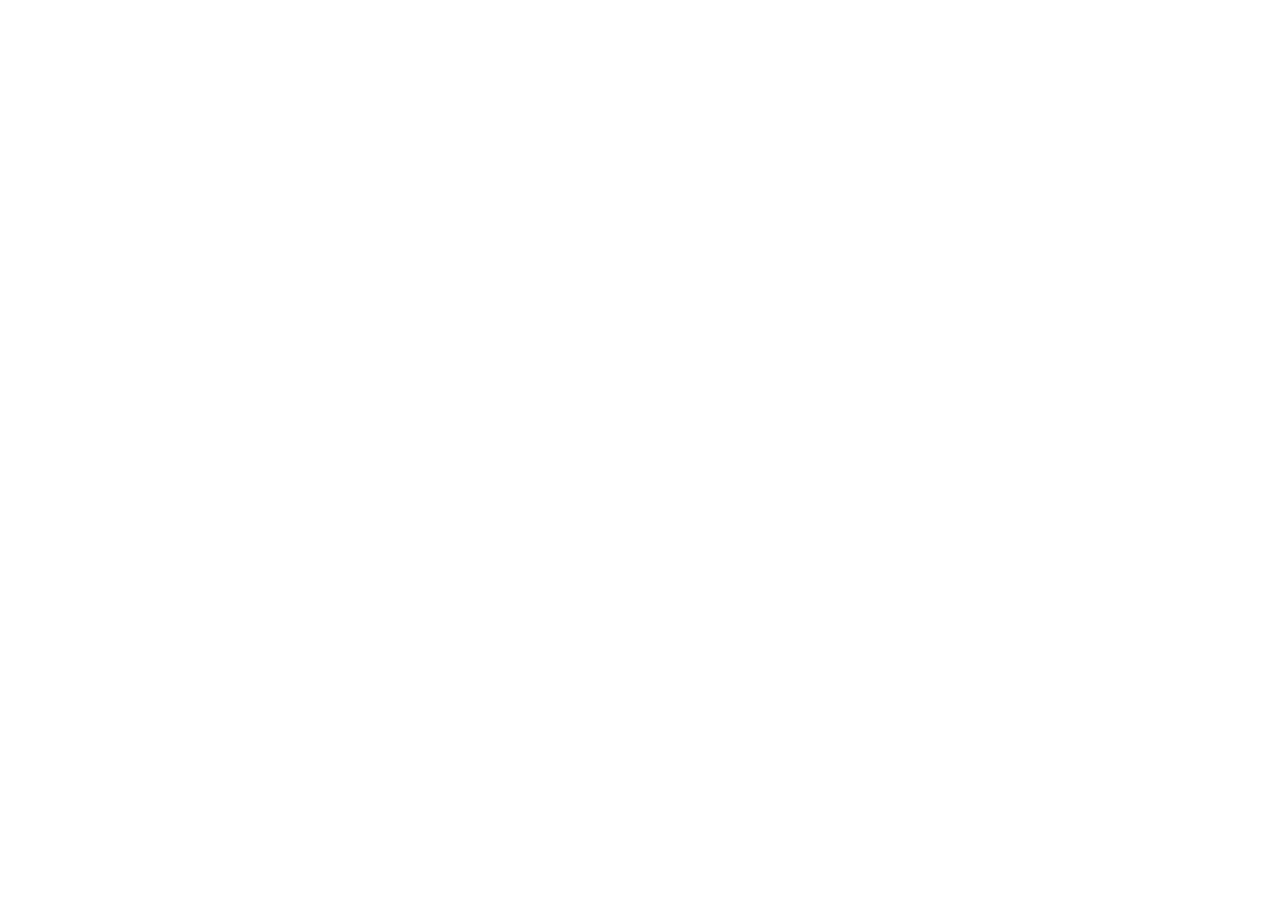
==== index.html @ 6da2e02d "Add index.html" ====
<!DOCTYPE html>
<html lang="zh-CN">
<head>
    <meta charset="UTF-8">
    <meta name="viewport" content="width=device-width, initial-scale=1.0">
    <title>瑙嗛鍘绘按鍗板伐鍏?/title>
    <link rel="stylesheet" href="watermark-style.css">
</head>
<body>
    <div class="container">
        <header>
            <h1>馃帴 瑙嗛鍘绘按鍗板伐鍏?/h1>
            <p class="subtitle">鏀寔鎶栭煶銆佸皬绾功瑙嗛涓€閿幓姘村嵃涓嬭浇</p>
        </header>

        <main class="content">
            <!-- 骞冲彴閫夋嫨 -->
            <section class="platform-section">
                <h2 class="section-title">閫夋嫨骞冲彴</h2>
                <div class="platform-buttons">
                    <button class="platform-btn douyin" onclick="selectPlatform('douyin')">
                        <span class="platform-icon">馃摫</span>
                        <span class="platform-name">鎶栭煶</span>
                    </button>
                    <button class="platform-btn xiaohongshu" onclick="selectPlatform('xiaohongshu')">
                        <span class="platform-icon">馃摃</span>
                        <span class="platform-name">灏忕孩涔?/span>
                    </button>
                </div>
            </section>

            <!-- 閾炬帴杈撳叆 -->
            <section class="link-section">
                <h2 class="section-title">瑙嗛閾炬帴</h2>
                <div class="link-input-wrapper">
                    <input 
                        type="text" 
                        id="videoLink" 
                        class="link-input" 
                        placeholder="璇风矘璐磋棰戝垎浜摼鎺?.."
                    >
                    <button class="paste-btn" onclick="pasteLink()">
                        <span>馃搵</span>
                    </button>
                </div>
                <div class="link-hint">馃挕 鎻愮ず锛氬彲浠ョ洿鎺ョ矘璐村垎浜枃鏈紝浼氳嚜鍔ㄦ彁鍙栭摼鎺?/div>
            </section>

            <!-- 鎿嶄綔鎸夐挳 -->
            <section class="action-section">
                <button class="process-btn" onclick="processVideo()">
                    <span class="btn-icon">鉁?/span>
                    寮€濮嬪幓姘村嵃
                </button>
            </section>

            <!-- 缁撴灉灞曠ず鍖?-->
            <section class="result-section" id="resultSection" style="display: none;">
                <h2 class="section-title">澶勭悊缁撴灉</h2>
                <div class="result-card">
                    <div class="video-preview">
                        <img id="videoCover" src="" alt="瑙嗛灏侀潰" style="display: none;">
                    </div>
                    <div class="result-info">
                        <div class="info-item">
                            <span class="info-label">骞冲彴锛?/span>
                            <span class="info-value" id="resultPlatform">-</span>
                        </div>
                        <div class="info-item">
                            <span class="info-label">鏍囬锛?/span>
                            <span class="info-value" id="videoTitle">-</span>
                        </div>
                        <div class="info-item">
                            <span class="info-label">鐘舵€侊細</span>
                            <span class="info-value success" id="resultStatus">澶勭悊鎴愬姛</span>
                        </div>
                    </div>
                    
                    <!-- AI鏀瑰啓鍔熻兘鍖?-->
                    <div class="ai-rewrite-section">
                        <h3 class="ai-section-title">馃 AI鏅鸿兘鏀瑰啓</h3>
                        
                        <div class="ai-content-grid">
                            <!-- 鏀瑰啓鏍囬 -->
                            <div class="ai-content-box">
                                <div class="ai-box-header">
                                    <div class="ai-box-title">馃摑 鏀瑰啓鏍囬</div>
                                    <button class="ai-generate-btn" onclick="generateAIContent('title')">
                                        <span>鉁?/span> 鐢熸垚
                                    </button>
                                </div>
                                <div class="ai-text-area">
                                    <div class="ai-loading" id="titleLoading" style="display: none;">
                                        <div class="loading-spinner"></div>
                                        <p>AI姝ｅ湪鍒涗綔涓?..</p>
                                    </div>
                                    <textarea class="ai-result-text" id="titleResult" readonly placeholder="鐐瑰嚮鐢熸垚鎸夐挳寮€濮婣I鏀瑰啓鏍囬..."></textarea>
                                </div>
                                <div class="ai-box-actions" id="titleActions" style="display: none;">
                                    <button class="ai-refresh-btn" onclick="generateAIContent('title')">
                                        <span>馃攧</span> 鎹竴鎹?
                                    </button>
                                    <button class="ai-copy-btn" onclick="copyContent('title')">
                                        <span>馃搵</span> 澶嶅埗
                                    </button>
                                </div>
                            </div>
                            
                            <!-- 鏀瑰啓姝ｆ枃 -->
                            <div class="ai-content-box">
                                <div class="ai-box-header">
                                    <div class="ai-box-title">鉁嶏笍 鏀瑰啓姝ｆ枃</div>
                                    <button class="ai-generate-btn" onclick="generateAIContent('copywriting')">
                                        <span>鉁?/span> 鐢熸垚
                                    </button>
                                </div>
                                <div class="ai-text-area">
                                    <div class="ai-loading" id="copywritingLoading" style="display: none;">
                                        <div class="loading-spinner"></div>
                                        <p>AI姝ｅ湪鍒涗綔涓?..</p>
                                    </div>
                                    <textarea class="ai-result-text" id="copywritingResult" readonly placeholder="鐐瑰嚮鐢熸垚鎸夐挳寮€濮婣I鏀瑰啓姝ｆ枃..."></textarea>
                                </div>
                                <div class="ai-box-actions" id="copywritingActions" style="display: none;">
                                    <button class="ai-refresh-btn" onclick="generateAIContent('copywriting')">
                                        <span>馃攧</span> 鎹竴鎹?
                                    </button>
                                    <button class="ai-copy-btn" onclick="copyContent('copywriting')">
                                        <span>馃搵</span> 澶嶅埗
                                    </button>
                                </div>
                            </div>
                        </div>
                    </div>
                    
                    <button class="download-btn" onclick="downloadVideo()">
                        <span>猬囷笍</span>
                        涓嬭浇鏃犳按鍗拌棰?
                    </button>
                </div>
            </section>
        </main>
    </div>

    <script src="watermark-script-new.js"></script>
</body>
</html>
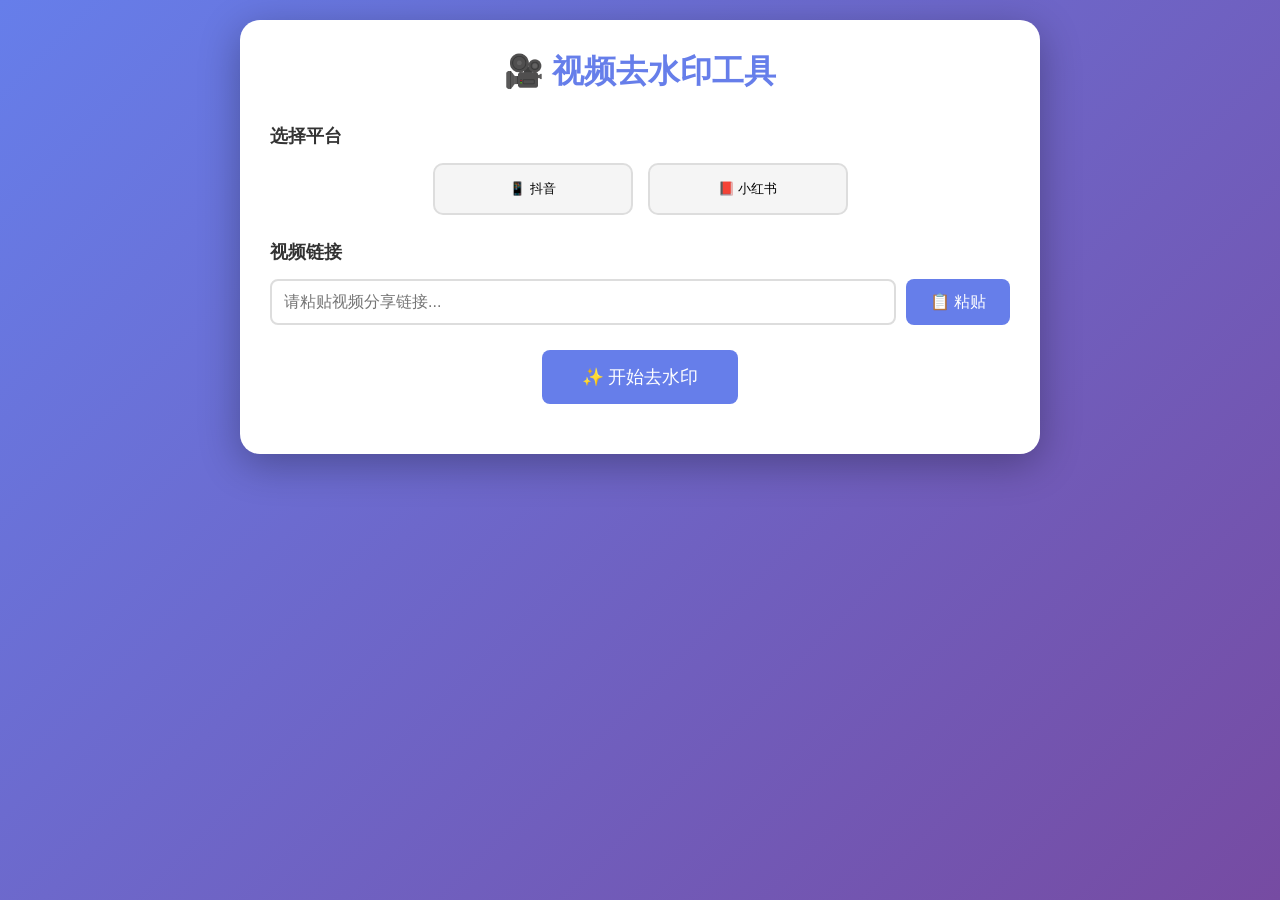
==== commit bca1f881: "Add new index.html" ====
--- a/index.html
+++ b/index.html
@@ -3,145 +3,130 @@
 <head>
     <meta charset="UTF-8">
     <meta name="viewport" content="width=device-width, initial-scale=1.0">
-    <title>瑙嗛鍘绘按鍗板伐鍏?/title>
-    <link rel="stylesheet" href="watermark-style.css">
+    <title>视频去水印工具</title>
+    <style>
+        * { margin: 0; padding: 0; box-sizing: border-box; }
+        body { font-family: Arial, sans-serif; background: linear-gradient(135deg, #667eea 0%, #764ba2 100%); min-height: 100vh; padding: 20px; }
+        .container { max-width: 800px; margin: 0 auto; background: white; border-radius: 20px; padding: 30px; box-shadow: 0 10px 40px rgba(0,0,0,0.3); }
+        h1 { color: #667eea; text-align: center; margin-bottom: 30px; }
+        .section { margin-bottom: 25px; }
+        .section-title { font-size: 1.1rem; font-weight: 600; margin-bottom: 15px; color: #333; }
+        .platform-buttons { display: flex; gap: 15px; justify-content: center; }
+        .platform-btn { flex: 1; max-width: 200px; padding: 15px; background: #f5f5f5; border: 2px solid #ddd; border-radius: 10px; cursor: pointer; text-align: center; transition: all 0.3s; }
+        .platform-btn:hover, .platform-btn.active { background: #667eea; color: white; border-color: #667eea; }
+        .input-wrapper { display: flex; gap: 10px; }
+        .link-input { flex: 1; padding: 12px; border: 2px solid #ddd; border-radius: 8px; font-size: 1rem; }
+        .paste-btn, .process-btn { padding: 12px 24px; background: #667eea; color: white; border: none; border-radius: 8px; cursor: pointer; font-size: 1rem; }
+        .paste-btn:hover, .process-btn:hover { background: #5568d3; }
+        .process-btn { display: block; margin: 20px auto; padding: 15px 40px; font-size: 1.1rem; }
+        .result-section { display: none; margin-top: 30px; padding: 20px; background: #f9f9f9; border-radius: 10px; }
+        .result-info { margin-bottom: 15px; }
+        .info-item { padding: 8px 0; }
+        .download-btn { width: 100%; padding: 15px; background: #10b981; color: white; border: none; border-radius: 8px; cursor: pointer; font-size: 1.1rem; }
+        .download-btn:hover { background: #059669; }
+    </style>
 </head>
 <body>
     <div class="container">
-        <header>
-            <h1>馃帴 瑙嗛鍘绘按鍗板伐鍏?/h1>
-            <p class="subtitle">鏀寔鎶栭煶銆佸皬绾功瑙嗛涓€閿幓姘村嵃涓嬭浇</p>
-        </header>
-
-        <main class="content">
-            <!-- 骞冲彴閫夋嫨 -->
-            <section class="platform-section">
-                <h2 class="section-title">閫夋嫨骞冲彴</h2>
-                <div class="platform-buttons">
-                    <button class="platform-btn douyin" onclick="selectPlatform('douyin')">
-                        <span class="platform-icon">馃摫</span>
-                        <span class="platform-name">鎶栭煶</span>
-                    </button>
-                    <button class="platform-btn xiaohongshu" onclick="selectPlatform('xiaohongshu')">
-                        <span class="platform-icon">馃摃</span>
-                        <span class="platform-name">灏忕孩涔?/span>
-                    </button>
-                </div>
-            </section>
-
-            <!-- 閾炬帴杈撳叆 -->
-            <section class="link-section">
-                <h2 class="section-title">瑙嗛閾炬帴</h2>
-                <div class="link-input-wrapper">
-                    <input 
-                        type="text" 
-                        id="videoLink" 
-                        class="link-input" 
-                        placeholder="璇风矘璐磋棰戝垎浜摼鎺?.."
-                    >
-                    <button class="paste-btn" onclick="pasteLink()">
-                        <span>馃搵</span>
-                    </button>
-                </div>
-                <div class="link-hint">馃挕 鎻愮ず锛氬彲浠ョ洿鎺ョ矘璐村垎浜枃鏈紝浼氳嚜鍔ㄦ彁鍙栭摼鎺?/div>
-            </section>
-
-            <!-- 鎿嶄綔鎸夐挳 -->
-            <section class="action-section">
-                <button class="process-btn" onclick="processVideo()">
-                    <span class="btn-icon">鉁?/span>
-                    寮€濮嬪幓姘村嵃
-                </button>
-            </section>
-
-            <!-- 缁撴灉灞曠ず鍖?-->
-            <section class="result-section" id="resultSection" style="display: none;">
-                <h2 class="section-title">澶勭悊缁撴灉</h2>
-                <div class="result-card">
-                    <div class="video-preview">
-                        <img id="videoCover" src="" alt="瑙嗛灏侀潰" style="display: none;">
-                    </div>
-                    <div class="result-info">
-                        <div class="info-item">
-                            <span class="info-label">骞冲彴锛?/span>
-                            <span class="info-value" id="resultPlatform">-</span>
-                        </div>
-                        <div class="info-item">
-                            <span class="info-label">鏍囬锛?/span>
-                            <span class="info-value" id="videoTitle">-</span>
-                        </div>
-                        <div class="info-item">
-                            <span class="info-label">鐘舵€侊細</span>
-                            <span class="info-value success" id="resultStatus">澶勭悊鎴愬姛</span>
-                        </div>
-                    </div>
-                    
-                    <!-- AI鏀瑰啓鍔熻兘鍖?-->
-                    <div class="ai-rewrite-section">
-                        <h3 class="ai-section-title">馃 AI鏅鸿兘鏀瑰啓</h3>
-                        
-                        <div class="ai-content-grid">
-                            <!-- 鏀瑰啓鏍囬 -->
-                            <div class="ai-content-box">
-                                <div class="ai-box-header">
-                                    <div class="ai-box-title">馃摑 鏀瑰啓鏍囬</div>
-                                    <button class="ai-generate-btn" onclick="generateAIContent('title')">
-                                        <span>鉁?/span> 鐢熸垚
-                                    </button>
-                                </div>
-                                <div class="ai-text-area">
-                                    <div class="ai-loading" id="titleLoading" style="display: none;">
-                                        <div class="loading-spinner"></div>
-                                        <p>AI姝ｅ湪鍒涗綔涓?..</p>
-                                    </div>
-                                    <textarea class="ai-result-text" id="titleResult" readonly placeholder="鐐瑰嚮鐢熸垚鎸夐挳寮€濮婣I鏀瑰啓鏍囬..."></textarea>
-                                </div>
-                                <div class="ai-box-actions" id="titleActions" style="display: none;">
-                                    <button class="ai-refresh-btn" onclick="generateAIContent('title')">
-                                        <span>馃攧</span> 鎹竴鎹?
-                                    </button>
-                                    <button class="ai-copy-btn" onclick="copyContent('title')">
-                                        <span>馃搵</span> 澶嶅埗
-                                    </button>
-                                </div>
-                            </div>
-                            
-                            <!-- 鏀瑰啓姝ｆ枃 -->
-                            <div class="ai-content-box">
-                                <div class="ai-box-header">
-                                    <div class="ai-box-title">鉁嶏笍 鏀瑰啓姝ｆ枃</div>
-                                    <button class="ai-generate-btn" onclick="generateAIContent('copywriting')">
-                                        <span>鉁?/span> 鐢熸垚
-                                    </button>
-                                </div>
-                                <div class="ai-text-area">
-                                    <div class="ai-loading" id="copywritingLoading" style="display: none;">
-                                        <div class="loading-spinner"></div>
-                                        <p>AI姝ｅ湪鍒涗綔涓?..</p>
-                                    </div>
-                                    <textarea class="ai-result-text" id="copywritingResult" readonly placeholder="鐐瑰嚮鐢熸垚鎸夐挳寮€濮婣I鏀瑰啓姝ｆ枃..."></textarea>
-                                </div>
-                                <div class="ai-box-actions" id="copywritingActions" style="display: none;">
-                                    <button class="ai-refresh-btn" onclick="generateAIContent('copywriting')">
-                                        <span>馃攧</span> 鎹竴鎹?
-                                    </button>
-                                    <button class="ai-copy-btn" onclick="copyContent('copywriting')">
-                                        <span>馃搵</span> 澶嶅埗
-                                    </button>
-                                </div>
-                            </div>
-                        </div>
-                    </div>
-                    
-                    <button class="download-btn" onclick="downloadVideo()">
-                        <span>猬囷笍</span>
-                        涓嬭浇鏃犳按鍗拌棰?
-                    </button>
-                </div>
-            </section>
-        </main>
+        <h1>🎥 视频去水印工具</h1>
+        
+        <div class="section">
+            <div class="section-title">选择平台</div>
+            <div class="platform-buttons">
+                <button class="platform-btn" onclick="selectPlatform('douyin')">📱 抖音</button>
+                <button class="platform-btn" onclick="selectPlatform('xiaohongshu')">📕 小红书</button>
+            </div>
+        </div>
+        
+        <div class="section">
+            <div class="section-title">视频链接</div>
+            <div class="input-wrapper">
+                <input type="text" id="videoLink" class="link-input" placeholder="请粘贴视频分享链接...">
+                <button class="paste-btn" onclick="pasteLink()">📋 粘贴</button>
+            </div>
+        </div>
+        
+        <button class="process-btn" onclick="processVideo()">✨ 开始去水印</button>
+        
+        <div class="result-section" id="resultSection">
+            <div class="section-title">处理结果</div>
+            <div class="result-info">
+                <div class="info-item">平台：<span id="resultPlatform">-</span></div>
+                <div class="info-item">标题：<span id="videoTitle">-</span></div>
+                <div class="info-item">状态：<span style="color: #10b981;">处理成功</span></div>
+            </div>
+            <button class="download-btn" onclick="downloadVideo()">⬇️ 下载无水印视频</button>
+        </div>
     </div>
-
-    <script src="watermark-script-new.js"></script>
+    
+    <script>
+        let selectedPlatform = null;
+        let videoData = null;
+        
+        function selectPlatform(platform) {
+            selectedPlatform = platform;
+            document.querySelectorAll('.platform-btn').forEach(btn => btn.classList.remove('active'));
+            event.target.classList.add('active');
+            alert('已选择 ' + (platform === 'douyin' ? '抖音' : '小红书'));
+        }
+        
+        async function pasteLink() {
+            try {
+                const text = await navigator.clipboard.readText();
+                document.getElementById('videoLink').value = text;
+            } catch (err) {
+                alert('请手动粘贴链接');
+            }
+        }
+        
+        async function processVideo() {
+            const link = document.getElementById('videoLink').value.trim();
+            if (!selectedPlatform) { alert('请先选择平台'); return; }
+            if (!link) { alert('请输入视频链接'); return; }
+            
+            const urlMatch = link.match(/(https?:\/\/[^\s]+)/);
+            const videoLink = urlMatch ? urlMatch[0] : link;
+            
+            alert('正在解析视频...');
+            
+            try {
+                const formData = new URLSearchParams();
+                formData.append('key', 'puM4bNPd7nBIFcRXBUgvfutGzE');
+                formData.append('url', videoLink);
+                
+                const response = await fetch('https://api.wxshares.com/api/qsy/as', {
+                    method: 'POST',
+                    headers: { 'Content-Type': 'application/x-www-form-urlencoded;charset=utf-8' },
+                    body: formData
+                });
+                
+                const result = await response.json();
+                
+                if (result.code === 200) {
+                    videoData = result.data;
+                    document.getElementById('resultPlatform').textContent = selectedPlatform === 'douyin' ? '抖音' : '小红书';
+                    document.getElementById('videoTitle').textContent = result.data.title || '无标题';
+                    document.getElementById('resultSection').style.display = 'block';
+                    alert('解析成功！');
+                } else {
+                    alert('解析失败：' + result.msg);
+                }
+            } catch (error) {
+                alert('网络错误，请重试');
+            }
+        }
+        
+        function downloadVideo() {
+            if (!videoData || !videoData.url) { alert('视频地址不存在'); return; }
+            const link = document.createElement('a');
+            link.href = videoData.url;
+            link.download = (videoData.title || '视频') + '.mp4';
+            link.target = '_blank';
+            document.body.appendChild(link);
+            link.click();
+            document.body.removeChild(link);
+            alert('下载已开始！');
+        }
+    </script>
 </body>
 </html>
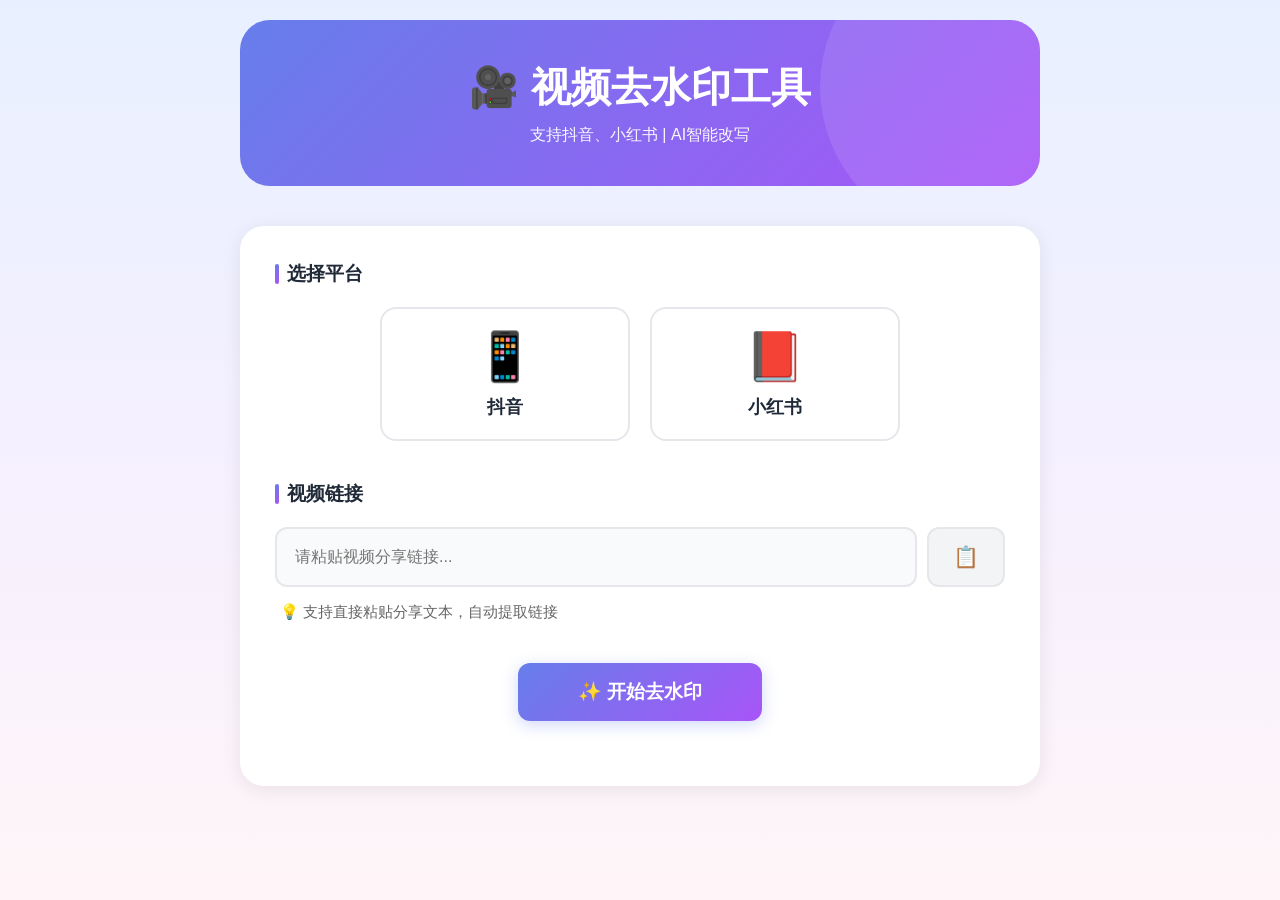
==== commit 5661b29a: "Update index.html with complete AI features" ====
--- a/index.html
+++ b/index.html
@@ -3,100 +3,649 @@
 <head>
     <meta charset="UTF-8">
     <meta name="viewport" content="width=device-width, initial-scale=1.0">
-    <title>视频去水印工具</title>
+    <meta http-equiv="Content-Type" content="text/html; charset=utf-8">
+    <title>视频去水印工具 - AI智能改写</title>
     <style>
-        * { margin: 0; padding: 0; box-sizing: border-box; }
-        body { font-family: Arial, sans-serif; background: linear-gradient(135deg, #667eea 0%, #764ba2 100%); min-height: 100vh; padding: 20px; }
-        .container { max-width: 800px; margin: 0 auto; background: white; border-radius: 20px; padding: 30px; box-shadow: 0 10px 40px rgba(0,0,0,0.3); }
-        h1 { color: #667eea; text-align: center; margin-bottom: 30px; }
-        .section { margin-bottom: 25px; }
-        .section-title { font-size: 1.1rem; font-weight: 600; margin-bottom: 15px; color: #333; }
-        .platform-buttons { display: flex; gap: 15px; justify-content: center; }
-        .platform-btn { flex: 1; max-width: 200px; padding: 15px; background: #f5f5f5; border: 2px solid #ddd; border-radius: 10px; cursor: pointer; text-align: center; transition: all 0.3s; }
-        .platform-btn:hover, .platform-btn.active { background: #667eea; color: white; border-color: #667eea; }
-        .input-wrapper { display: flex; gap: 10px; }
-        .link-input { flex: 1; padding: 12px; border: 2px solid #ddd; border-radius: 8px; font-size: 1rem; }
-        .paste-btn, .process-btn { padding: 12px 24px; background: #667eea; color: white; border: none; border-radius: 8px; cursor: pointer; font-size: 1rem; }
-        .paste-btn:hover, .process-btn:hover { background: #5568d3; }
-        .process-btn { display: block; margin: 20px auto; padding: 15px 40px; font-size: 1.1rem; }
-        .result-section { display: none; margin-top: 30px; padding: 20px; background: #f9f9f9; border-radius: 10px; }
-        .result-info { margin-bottom: 15px; }
-        .info-item { padding: 8px 0; }
-        .download-btn { width: 100%; padding: 15px; background: #10b981; color: white; border: none; border-radius: 8px; cursor: pointer; font-size: 1.1rem; }
-        .download-btn:hover { background: #059669; }
+        * {
+            margin: 0;
+            padding: 0;
+            box-sizing: border-box;
+        }
+
+        body {
+            font-family: -apple-system, BlinkMacSystemFont, 'Segoe UI', 'Microsoft YaHei', sans-serif;
+            background: linear-gradient(180deg, #e8f0ff 0%, #f5f0ff 50%, #fff5f8 100%);
+            min-height: 100vh;
+            padding: 20px;
+        }
+
+        .container {
+            width: 100%;
+            max-width: 800px;
+            margin: 0 auto;
+        }
+
+        header {
+            text-align: center;
+            margin-bottom: 40px;
+            padding: 40px 20px;
+            background: linear-gradient(135deg, #667eea 0%, #a855f7 100%);
+            border-radius: 30px;
+            position: relative;
+            overflow: hidden;
+        }
+
+        header::before {
+            content: '';
+            position: absolute;
+            top: -50%;
+            right: -10%;
+            width: 300px;
+            height: 300px;
+            background: rgba(255, 255, 255, 0.1);
+            border-radius: 50%;
+        }
+
+        header h1 {
+            color: white;
+            font-size: 2.5rem;
+            font-weight: 700;
+            margin-bottom: 10px;
+            position: relative;
+            z-index: 1;
+        }
+
+        .subtitle {
+            color: rgba(255, 255, 255, 0.95);
+            font-size: 1rem;
+            font-weight: 400;
+            position: relative;
+            z-index: 1;
+        }
+
+        .content {
+            background: white;
+            border-radius: 24px;
+            padding: 35px;
+            box-shadow: 0 4px 20px rgba(0, 0, 0, 0.08);
+        }
+
+        .section-title {
+            color: #1f2937;
+            font-size: 1.2rem;
+            font-weight: 600;
+            margin-bottom: 20px;
+            display: flex;
+            align-items: center;
+            gap: 8px;
+        }
+
+        .section-title::before {
+            content: '';
+            width: 4px;
+            height: 20px;
+            background: linear-gradient(135deg, #667eea 0%, #a855f7 100%);
+            border-radius: 2px;
+        }
+
+        .platform-section {
+            margin-bottom: 40px;
+        }
+
+        .platform-buttons {
+            display: flex;
+            gap: 20px;
+            justify-content: center;
+        }
+
+        .platform-btn {
+            flex: 1;
+            max-width: 250px;
+            padding: 20px 30px;
+            border: 2px solid #e5e7eb;
+            border-radius: 16px;
+            background: #ffffff;
+            cursor: pointer;
+            transition: all 0.3s ease;
+            display: flex;
+            flex-direction: column;
+            align-items: center;
+            gap: 10px;
+        }
+
+        .platform-btn:hover {
+            transform: translateY(-3px);
+            box-shadow: 0 8px 24px rgba(0, 0, 0, 0.12);
+        }
+
+        .platform-btn.active {
+            background: #667eea;
+            border-color: #667eea;
+            box-shadow: 0 8px 24px rgba(102, 126, 234, 0.3);
+        }
+
+        .platform-btn.active .platform-name {
+            color: white;
+        }
+
+        .platform-icon {
+            font-size: 3rem;
+        }
+
+        .platform-name {
+            font-size: 1.1rem;
+            font-weight: 600;
+            color: #1f2937;
+            transition: color 0.3s ease;
+        }
+
+        .link-section {
+            margin-bottom: 40px;
+        }
+
+        .link-input-wrapper {
+            display: flex;
+            gap: 10px;
+            margin-bottom: 15px;
+        }
+
+        .link-input {
+            flex: 1;
+            padding: 16px 18px;
+            border: 2px solid #e5e7eb;
+            border-radius: 12px;
+            font-size: 1rem;
+            transition: all 0.3s ease;
+            font-family: inherit;
+            background: #f9fafb;
+        }
+
+        .link-input:focus {
+            outline: none;
+            border-color: #667eea;
+            background: white;
+            box-shadow: 0 0 0 3px rgba(102, 126, 234, 0.1);
+        }
+
+        .paste-btn {
+            padding: 16px 24px;
+            background: #f3f4f6;
+            border: 2px solid #e5e7eb;
+            border-radius: 12px;
+            font-size: 1.3rem;
+            cursor: pointer;
+            transition: all 0.3s ease;
+        }
+
+        .paste-btn:hover {
+            background: #667eea;
+            border-color: #667eea;
+            transform: scale(1.05);
+            box-shadow: 0 4px 12px rgba(102, 126, 234, 0.3);
+        }
+
+        .link-hint {
+            color: #666;
+            font-size: 0.95rem;
+            padding-left: 5px;
+        }
+
+        .action-section {
+            text-align: center;
+            margin-bottom: 30px;
+        }
+
+        .process-btn {
+            padding: 16px 60px;
+            background: linear-gradient(135deg, #667eea 0%, #a855f7 100%);
+            color: white;
+            border: none;
+            border-radius: 12px;
+            font-size: 1.2rem;
+            font-weight: 600;
+            cursor: pointer;
+            transition: all 0.3s ease;
+            box-shadow: 0 4px 16px rgba(102, 126, 234, 0.3);
+        }
+
+        .process-btn:hover {
+            transform: translateY(-2px);
+            box-shadow: 0 8px 24px rgba(102, 126, 234, 0.4);
+        }
+
+        .result-section {
+            display: none;
+            margin-top: 40px;
+            padding-top: 40px;
+            border-top: 2px dashed #e0e0e0;
+        }
+
+        .result-card {
+            background: linear-gradient(135deg, #f0f9ff 0%, #faf5ff 100%);
+            border-radius: 16px;
+            padding: 28px;
+            border: 2px solid #e5e7eb;
+            margin-bottom: 25px;
+        }
+
+        .video-preview {
+            width: 100%;
+            margin-bottom: 20px;
+            border-radius: 12px;
+            overflow: hidden;
+        }
+
+        .video-preview img {
+            width: 100%;
+            height: auto;
+            display: block;
+        }
+
+        .result-info {
+            margin-bottom: 25px;
+        }
+
+        .info-item {
+            display: flex;
+            align-items: flex-start;
+            padding: 10px 0;
+            font-size: 1rem;
+        }
+
+        .info-label {
+            color: #6b7280;
+            font-weight: 500;
+            min-width: 70px;
+            flex-shrink: 0;
+        }
+
+        .info-value {
+            color: #1f2937;
+            font-weight: 600;
+            flex: 1;
+            word-break: break-all;
+        }
+
+        .download-btn {
+            width: 100%;
+            padding: 16px 30px;
+            background: linear-gradient(135deg, #10b981 0%, #34d399 100%);
+            color: white;
+            border: none;
+            border-radius: 12px;
+            font-size: 1.1rem;
+            font-weight: 600;
+            cursor: pointer;
+            transition: all 0.3s ease;
+        }
+
+        .download-btn:hover {
+            transform: translateY(-2px);
+            box-shadow: 0 8px 24px rgba(16, 185, 129, 0.3);
+        }
+
+        .ai-rewrite-section {
+            margin: 25px 0;
+            padding: 25px;
+            background: linear-gradient(135deg, #fff5f8 0%, #f0f9ff 100%);
+            border-radius: 16px;
+            border: 2px solid #e5e7eb;
+        }
+
+        .ai-section-title {
+            color: #1f2937;
+            font-size: 1.2rem;
+            font-weight: 600;
+            margin-bottom: 20px;
+        }
+
+        .ai-content-grid {
+            display: grid;
+            grid-template-columns: 1fr;
+            gap: 20px;
+        }
+
+        .ai-content-box {
+            background: white;
+            border-radius: 12px;
+            padding: 20px;
+            border: 2px solid #e5e7eb;
+        }
+
+        .ai-box-header {
+            display: flex;
+            justify-content: space-between;
+            align-items: center;
+            margin-bottom: 15px;
+        }
+
+        .ai-box-title {
+            font-size: 1.1rem;
+            font-weight: 600;
+            color: #1f2937;
+        }
+
+        .ai-generate-btn {
+            padding: 8px 16px;
+            background: linear-gradient(135deg, #667eea 0%, #a855f7 100%);
+            color: white;
+            border: none;
+            border-radius: 8px;
+            font-size: 0.9rem;
+            font-weight: 600;
+            cursor: pointer;
+            transition: all 0.3s ease;
+        }
+
+        .ai-generate-btn:hover {
+            transform: translateY(-2px);
+            box-shadow: 0 4px 12px rgba(102, 126, 234, 0.4);
+        }
+
+        .ai-text-area {
+            position: relative;
+            min-height: 150px;
+        }
+
+        .ai-loading {
+            display: none;
+            position: absolute;
+            top: 0;
+            left: 0;
+            right: 0;
+            bottom: 0;
+            flex-direction: column;
+            align-items: center;
+            justify-content: center;
+            background: rgba(255, 255, 255, 0.95);
+            border-radius: 12px;
+            z-index: 10;
+        }
+
+        .loading-spinner {
+            width: 40px;
+            height: 40px;
+            border: 3px solid #e5e7eb;
+            border-top-color: #667eea;
+            border-radius: 50%;
+            animation: spin 1s linear infinite;
+            margin-bottom: 12px;
+        }
+
+        @keyframes spin {
+            to { transform: rotate(360deg); }
+        }
+
+        .ai-result-text {
+            width: 100%;
+            min-height: 150px;
+            padding: 15px;
+            border: 2px solid #e5e7eb;
+            border-radius: 10px;
+            font-size: 1rem;
+            font-family: inherit;
+            line-height: 1.7;
+            resize: vertical;
+            background: #f9fafb;
+            color: #1f2937;
+        }
+
+        .ai-result-text:focus {
+            outline: none;
+            border-color: #667eea;
+            background: white;
+            box-shadow: 0 0 0 3px rgba(102, 126, 234, 0.1);
+        }
+
+        .ai-box-actions {
+            display: none;
+            gap: 10px;
+            margin-top: 12px;
+        }
+
+        .ai-refresh-btn,
+        .ai-copy-btn {
+            flex: 1;
+            padding: 12px 16px;
+            border: none;
+            border-radius: 10px;
+            font-size: 0.95rem;
+            font-weight: 600;
+            cursor: pointer;
+            transition: all 0.3s ease;
+        }
+
+        .ai-refresh-btn {
+            background: white;
+            border: 2px solid #e5e7eb;
+            color: #1f2937;
+        }
+
+        .ai-refresh-btn:hover {
+            background: #f3f4f6;
+            border-color: #667eea;
+            color: #667eea;
+        }
+
+        .ai-copy-btn {
+            background: linear-gradient(135deg, #667eea 0%, #a855f7 100%);
+            color: white;
+        }
+
+        .ai-copy-btn:hover {
+            transform: translateY(-2px);
+            box-shadow: 0 6px 20px rgba(102, 126, 234, 0.4);
+        }
+
+        @media (max-width: 768px) {
+            body {
+                padding: 20px 10px;
+            }
+
+            header h1 {
+                font-size: 2rem;
+            }
+
+            .content {
+                padding: 25px 20px;
+            }
+
+            .platform-buttons {
+                flex-direction: column;
+            }
+
+            .platform-btn {
+                max-width: 100%;
+            }
+
+            .link-input-wrapper {
+                flex-direction: column;
+            }
+
+            .paste-btn {
+                width: 100%;
+            }
+
+            .process-btn {
+                width: 100%;
+            }
+        }
     </style>
 </head>
 <body>
     <div class="container">
-        <h1>🎥 视频去水印工具</h1>
-        
-        <div class="section">
-            <div class="section-title">选择平台</div>
-            <div class="platform-buttons">
-                <button class="platform-btn" onclick="selectPlatform('douyin')">📱 抖音</button>
-                <button class="platform-btn" onclick="selectPlatform('xiaohongshu')">📕 小红书</button>
+        <header>
+            <h1>🎥 视频去水印工具</h1>
+            <p class="subtitle">支持抖音、小红书 | AI智能改写</p>
+        </header>
+
+        <div class="content">
+            <div class="platform-section">
+                <div class="section-title">选择平台</div>
+                <div class="platform-buttons">
+                    <button class="platform-btn" onclick="selectPlatform('douyin')">
+                        <div class="platform-icon">📱</div>
+                        <div class="platform-name">抖音</div>
+                    </button>
+                    <button class="platform-btn" onclick="selectPlatform('xiaohongshu')">
+                        <div class="platform-icon">📕</div>
+                        <div class="platform-name">小红书</div>
+                    </button>
+                </div>
+            </div>
+
+            <div class="link-section">
+                <div class="section-title">视频链接</div>
+                <div class="link-input-wrapper">
+                    <input type="text" id="videoLink" class="link-input" placeholder="请粘贴视频分享链接...">
+                    <button class="paste-btn" onclick="pasteLink()">📋</button>
+                </div>
+                <div class="link-hint">💡 支持直接粘贴分享文本，自动提取链接</div>
+            </div>
+
+            <div class="action-section">
+                <button class="process-btn" onclick="processVideo()">✨ 开始去水印</button>
+            </div>
+
+            <div class="result-section" id="resultSection">
+                <div class="result-card">
+                    <div class="section-title">处理结果</div>
+                    <div class="video-preview" id="videoPreview" style="display: none;">
+                        <img id="videoCover" src="" alt="视频封面">
+                    </div>
+                    <div class="result-info">
+                        <div class="info-item">
+                            <span class="info-label">平台：</span>
+                            <span class="info-value" id="resultPlatform">-</span>
+                        </div>
+                        <div class="info-item">
+                            <span class="info-label">标题：</span>
+                            <span class="info-value" id="videoTitle">-</span>
+                        </div>
+                        <div class="info-item">
+                            <span class="info-label">状态：</span>
+                            <span class="info-value" style="color: #10b981;">✅ 处理成功</span>
+                        </div>
+                    </div>
+                    <button class="download-btn" onclick="downloadVideo()">⬇️ 下载无水印视频</button>
+                </div>
+
+                <div class="ai-rewrite-section">
+                    <div class="ai-section-title">🤖 AI智能改写</div>
+                    
+                    <div class="ai-content-grid">
+                        <div class="ai-content-box">
+                            <div class="ai-box-header">
+                                <div class="ai-box-title">📝 改写标题</div>
+                                <button class="ai-generate-btn" onclick="generateAIContent('title')">✨ 生成</button>
+                            </div>
+                            <div class="ai-text-area">
+                                <div class="ai-loading" id="titleLoading">
+                                    <div class="loading-spinner"></div>
+                                    <p>AI正在生成标题...</p>
+                                </div>
+                                <textarea class="ai-result-text" id="titleResult" placeholder="点击"生成"按钮，AI将为您改写标题"></textarea>
+                            </div>
+                            <div class="ai-box-actions" id="titleActions">
+                                <button class="ai-refresh-btn" onclick="generateAIContent('title')">🔄 换一换</button>
+                                <button class="ai-copy-btn" onclick="copyContent('title')">📋 复制</button>
+                            </div>
+                        </div>
+
+                        <div class="ai-content-box">
+                            <div class="ai-box-header">
+                                <div class="ai-box-title">📄 改写正文</div>
+                                <button class="ai-generate-btn" onclick="generateAIContent('copywriting')">✨ 生成</button>
+                            </div>
+                            <div class="ai-text-area">
+                                <div class="ai-loading" id="copywritingLoading">
+                                    <div class="loading-spinner"></div>
+                                    <p>AI正在生成文案...</p>
+                                </div>
+                                <textarea class="ai-result-text" id="copywritingResult" placeholder="点击"生成"按钮，AI将为您改写推广文案"></textarea>
+                            </div>
+                            <div class="ai-box-actions" id="copywritingActions">
+                                <button class="ai-refresh-btn" onclick="generateAIContent('copywriting')">🔄 换一换</button>
+                                <button class="ai-copy-btn" onclick="copyContent('copywriting')">📋 复制</button>
+                            </div>
+                        </div>
+                    </div>
+                </div>
             </div>
         </div>
-        
-        <div class="section">
-            <div class="section-title">视频链接</div>
-            <div class="input-wrapper">
-                <input type="text" id="videoLink" class="link-input" placeholder="请粘贴视频分享链接...">
-                <button class="paste-btn" onclick="pasteLink()">📋 粘贴</button>
-            </div>
-        </div>
-        
-        <button class="process-btn" onclick="processVideo()">✨ 开始去水印</button>
-        
-        <div class="result-section" id="resultSection">
-            <div class="section-title">处理结果</div>
-            <div class="result-info">
-                <div class="info-item">平台：<span id="resultPlatform">-</span></div>
-                <div class="info-item">标题：<span id="videoTitle">-</span></div>
-                <div class="info-item">状态：<span style="color: #10b981;">处理成功</span></div>
-            </div>
-            <button class="download-btn" onclick="downloadVideo()">⬇️ 下载无水印视频</button>
-        </div>
     </div>
-    
+
     <script>
         let selectedPlatform = null;
         let videoData = null;
-        
+
+        const API_CONFIG = {
+            url: 'https://api.wxshares.com/api/qsy/as',
+            key: 'puM4bNPd7nBIFcRXBUgvfutGzE'
+        };
+
+        const AI_API_CONFIG = {
+            url: 'http://43.139.203.146:8050/v1/chat/completions',
+            apiKey: 'sk-xjlzds0424',
+            model: 'deepseek-chat'
+        };
+
         function selectPlatform(platform) {
             selectedPlatform = platform;
-            document.querySelectorAll('.platform-btn').forEach(btn => btn.classList.remove('active'));
-            event.target.classList.add('active');
-            alert('已选择 ' + (platform === 'douyin' ? '抖音' : '小红书'));
-        }
-        
+            document.querySelectorAll('.platform-btn').forEach(btn => {
+                btn.classList.remove('active');
+            });
+            event.target.closest('.platform-btn').classList.add('active');
+            
+            const platformName = platform === 'douyin' ? '抖音' : '小红书';
+            alert('已选择 ' + platformName + ' 平台');
+        }
+
         async function pasteLink() {
             try {
                 const text = await navigator.clipboard.readText();
                 document.getElementById('videoLink').value = text;
+                alert('链接已粘贴');
             } catch (err) {
-                alert('请手动粘贴链接');
-            }
-        }
-        
+                alert('请手动粘贴链接（Ctrl+V）');
+                document.getElementById('videoLink').focus();
+            }
+        }
+
         async function processVideo() {
-            const link = document.getElementById('videoLink').value.trim();
-            if (!selectedPlatform) { alert('请先选择平台'); return; }
-            if (!link) { alert('请输入视频链接'); return; }
-            
-            const urlMatch = link.match(/(https?:\/\/[^\s]+)/);
-            const videoLink = urlMatch ? urlMatch[0] : link;
-            
-            alert('正在解析视频...');
+            let videoLink = document.getElementById('videoLink').value.trim();
+            
+            if (!selectedPlatform) {
+                alert('⚠️ 请先选择平台');
+                return;
+            }
+            
+            if (!videoLink) {
+                alert('⚠️ 请输入视频链接');
+                return;
+            }
+            
+            const urlMatch = videoLink.match(/(https?:\/\/[^\s]+)/);
+            if (urlMatch) {
+                videoLink = urlMatch[0];
+                document.getElementById('videoLink').value = videoLink;
+            } else {
+                alert('⚠️ 未找到有效的链接地址');
+                return;
+            }
+            
+            alert('🔄 正在解析视频...');
             
             try {
                 const formData = new URLSearchParams();
-                formData.append('key', 'puM4bNPd7nBIFcRXBUgvfutGzE');
+                formData.append('key', API_CONFIG.key);
                 formData.append('url', videoLink);
                 
-                const response = await fetch('https://api.wxshares.com/api/qsy/as', {
+                const response = await fetch(API_CONFIG.url, {
                     method: 'POST',
-                    headers: { 'Content-Type': 'application/x-www-form-urlencoded;charset=utf-8' },
+                    headers: {
+                        'Content-Type': 'application/x-www-form-urlencoded;charset=utf-8'
+                    },
                     body: formData
                 });
                 
@@ -104,29 +653,175 @@
                 
                 if (result.code === 200) {
                     videoData = result.data;
-                    document.getElementById('resultPlatform').textContent = selectedPlatform === 'douyin' ? '抖音' : '小红书';
+                    
+                    const platformName = selectedPlatform === 'douyin' ? '抖音' : '小红书';
+                    document.getElementById('resultPlatform').textContent = platformName;
                     document.getElementById('videoTitle').textContent = result.data.title || '无标题';
+                    
+                    if (result.data.photo) {
+                        document.getElementById('videoCover').src = result.data.photo;
+                        document.getElementById('videoPreview').style.display = 'block';
+                    }
+                    
                     document.getElementById('resultSection').style.display = 'block';
-                    alert('解析成功！');
+                    document.getElementById('resultSection').scrollIntoView({ behavior: 'smooth', block: 'nearest' });
+                    
+                    alert('✨ 视频解析成功！');
                 } else {
-                    alert('解析失败：' + result.msg);
+                    alert('❌ 解析失败：' + result.msg);
                 }
+                
             } catch (error) {
-                alert('网络错误，请重试');
-            }
-        }
-        
+                console.error('API调用错误：', error);
+                alert('❌ 网络错误，请稍后重试');
+            }
+        }
+
         function downloadVideo() {
-            if (!videoData || !videoData.url) { alert('视频地址不存在'); return; }
+            if (!videoData || !videoData.url) {
+                alert('❌ 视频地址不存在');
+                return;
+            }
+            
             const link = document.createElement('a');
             link.href = videoData.url;
             link.download = (videoData.title || '视频') + '.mp4';
             link.target = '_blank';
+            
             document.body.appendChild(link);
             link.click();
             document.body.removeChild(link);
-            alert('下载已开始！');
-        }
+            
+            alert('✅ 下载已开始！');
+        }
+
+        async function generateAIContent(type) {
+            if (!videoData || !videoData.title) {
+                alert('⚠️ 请先解析视频');
+                return;
+            }
+            
+            const resultText = document.getElementById(type + 'Result');
+            const loading = document.getElementById(type + 'Loading');
+            const actions = document.getElementById(type + 'Actions');
+            
+            loading.style.display = 'flex';
+            resultText.value = '';
+            actions.style.display = 'none';
+            
+            try {
+                let content = '';
+                
+                if (type === 'title') {
+                    content = await generateAITitle();
+                } else if (type === 'copywriting') {
+                    content = await generateAICopywriting();
+                }
+                
+                loading.style.display = 'none';
+                resultText.value = content;
+                actions.style.display = 'flex';
+                
+                alert('✨ 内容已生成！');
+            } catch (error) {
+                loading.style.display = 'none';
+                resultText.value = '生成失败，请重试';
+                actions.style.display = 'flex';
+                alert('❌ 生成失败，请重试');
+            }
+        }
+
+        async function generateAITitle() {
+            const videoTitle = videoData.title;
+            const platform = selectedPlatform === 'douyin' ? '抖音' : '小红书';
+            
+            const prompt = `请为以下${platform}视频标题进行优化改写：
+
+原标题：${videoTitle}
+
+要求：
+1. 标题要更吸引眼球，提升点击率
+2. 可以添加1-2个表情符号
+3. 保持原意，但表达更生动
+4. 字数控制在30字以内
+5. 适合${platform}平台的风格
+
+请直接输出3个不同风格的标题，每行一个，不要编号。`;
+
+            return await callAI(prompt);
+        }
+
+        async function generateAICopywriting() {
+            const videoTitle = videoData.title;
+            const platform = selectedPlatform === 'douyin' ? '抖音' : '小红书';
+            
+            const prompt = `请为以下${platform}视频生成一段吸引人的推广文案：
+
+视频标题：${videoTitle}
+
+要求：
+1. 文案要有吸引力，能引起用户兴趣
+2. 包含2-3个相关的表情符号
+3. 添加3-5个热门话题标签（#开头）
+4. 字数控制在100字以内
+5. 语气要轻松活泼，适合社交媒体
+
+请直接输出文案内容，不要有其他说明。`;
+
+            return await callAI(prompt);
+        }
+
+        async function callAI(prompt) {
+            try {
+                const response = await fetch(AI_API_CONFIG.url, {
+                    method: 'POST',
+                    headers: {
+                        'Content-Type': 'application/json',
+                        'Authorization': 'Bearer ' + AI_API_CONFIG.apiKey
+                    },
+                    body: JSON.stringify({
+                        model: AI_API_CONFIG.model,
+                        messages: [
+                            {
+                                role: 'user',
+                                content: prompt
+                            }
+                        ]
+                    })
+                });
+                
+                const result = await response.json();
+                
+                if (result.choices && result.choices[0]) {
+                    return result.choices[0].message.content;
+                } else {
+                    throw new Error('AI返回格式错误');
+                }
+            } catch (error) {
+                console.error('AI API调用错误：', error);
+                throw error;
+            }
+        }
+
+        function copyContent(type) {
+            const textarea = document.getElementById(type + 'Result');
+            if (!textarea.value) {
+                alert('⚠️ 没有内容可复制');
+                return;
+            }
+            
+            textarea.select();
+            document.execCommand('copy');
+            
+            const typeName = type === 'title' ? '标题' : '正文';
+            alert('✅ ' + typeName + '已复制到剪贴板');
+        }
+
+        document.getElementById('videoLink').addEventListener('keypress', function(e) {
+            if (e.key === 'Enter') {
+                processVideo();
+            }
+        });
     </script>
 </body>
 </html>
